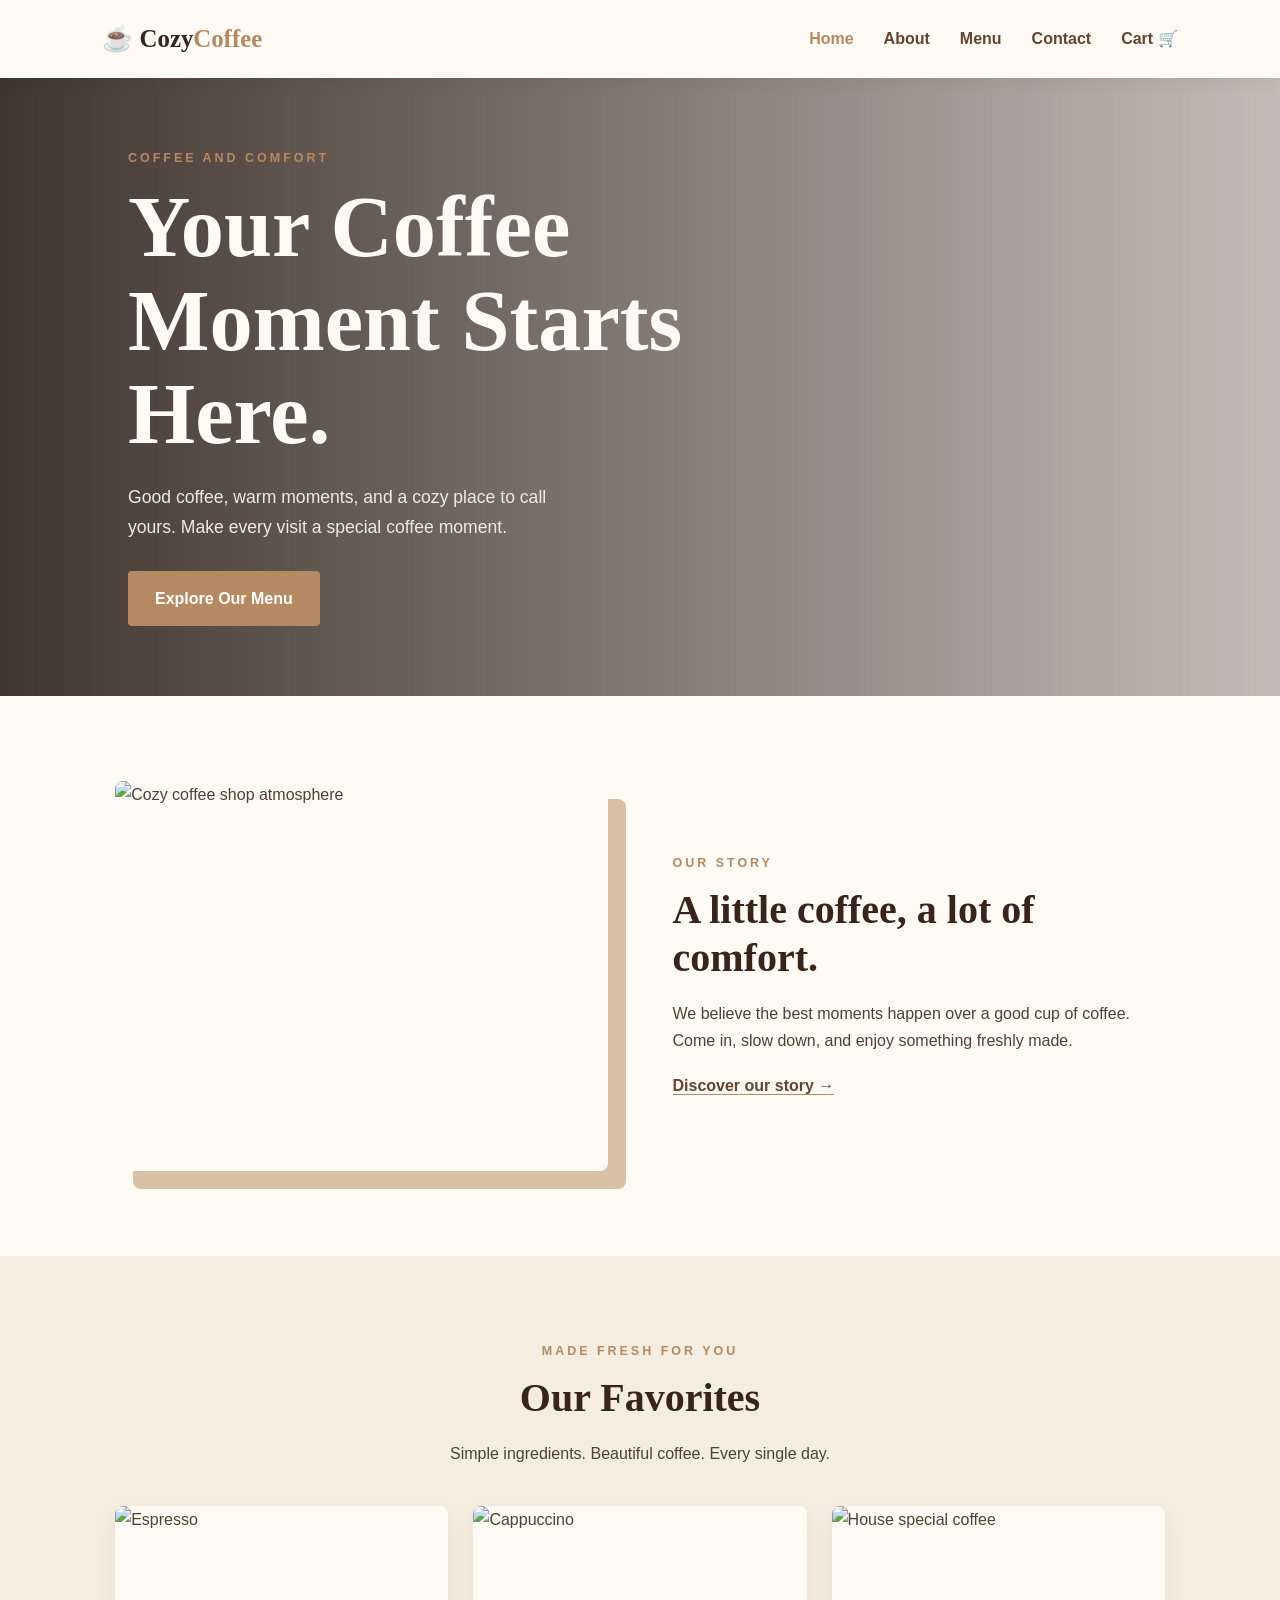
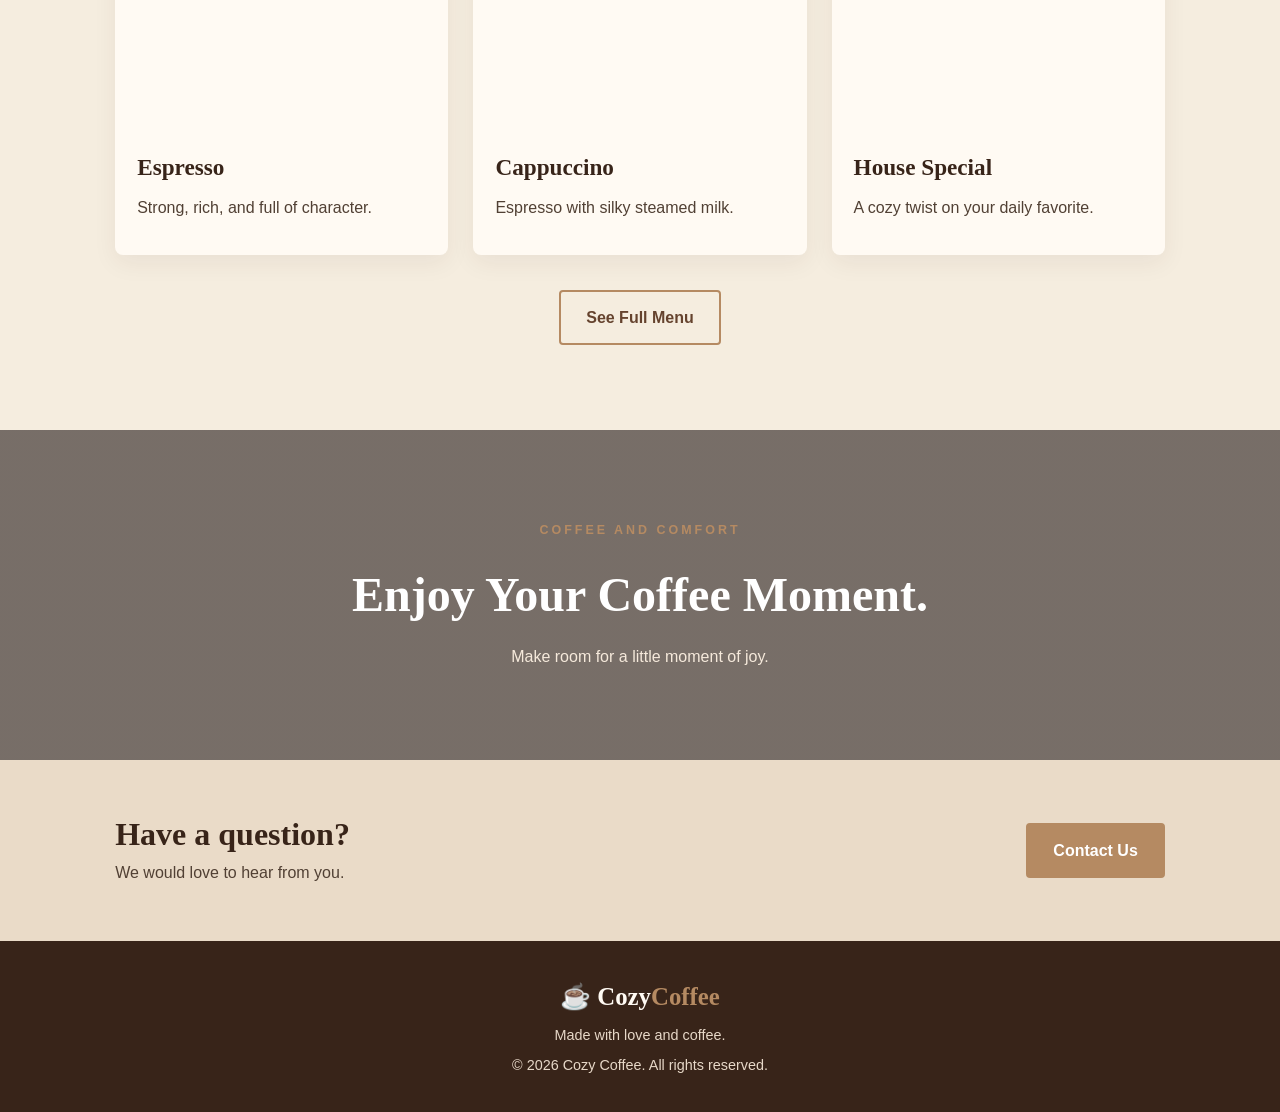
==== index.html @ b727e6be "Add files via upload" ====
<!DOCTYPE html>
<html lang="en"><head><meta charset="UTF-8"><meta name="viewport" content="width=device-width, initial-scale=1.0"><title>Cozy Coffee | Home</title><link rel="stylesheet" href="style.css"><script src="script.js" defer></script></head><body>
<header class="site-header"><a class="logo" href="index.html">☕ Cozy<span>Coffee</span></a><button class="menu-btn" id="menuBtn" aria-label="Open menu" aria-expanded="false">☰</button><nav class="nav-links" id="navLinks"><a class="active" href="index.html">Home</a><a href="about.html">About</a><a href="services.html">Menu</a><a href="contact.html">Contact</a><a href="cart.html">Cart 🛒</a></nav></header>
<main><section class="hero"><div class="hero-content"><p class="eyebrow">COFFEE AND COMFORT</p><h1>Your Coffee<br>Moment Starts Here.</h1><p>Good coffee, warm moments, and a cozy place to call yours. Make every visit a special coffee moment.</p><a class="btn" href="services.html">Explore Our Menu</a></div></section>
<section class="section about-preview"><div class="image-frame"><img src="images/coffee-shop.svg" alt="Cozy coffee shop atmosphere"></div><div><p class="eyebrow">OUR STORY</p><h2>A little coffee, a lot of comfort.</h2><p>We believe the best moments happen over a good cup of coffee. Come in, slow down, and enjoy something freshly made.</p><a class="text-link" href="about.html">Discover our story →</a></div></section>
<section class="section menu-section"><div class="section-heading"><p class="eyebrow">MADE FRESH FOR YOU</p><h2>Our Favorites</h2><p>Simple ingredients. Beautiful coffee. Every single day.</p></div><div class="cards"><article class="coffee-card"><img src="images/espresso.svg" alt="Espresso"><div class="card-body"><h3>Espresso</h3><p>Strong, rich, and full of character.</p></div></article><article class="coffee-card"><img src="images/cappuccino.svg" alt="Cappuccino"><div class="card-body"><h3>Cappuccino</h3><p>Espresso with silky steamed milk.</p></div></article><article class="coffee-card"><img src="images/special-coffee.svg" alt="House special coffee"><div class="card-body"><h3>House Special</h3><p>A cozy twist on your daily favorite.</p></div></article></div><a class="btn btn-outline" href="services.html">See Full Menu</a></section>
<section class="coffee-banner"><div><p class="eyebrow">COFFEE AND COMFORT</p><h2>Enjoy Your Coffee Moment.</h2><p>Make room for a little moment of joy.</p></div></section><section class="contact-strip"><div><h2>Have a question?</h2><p>We would love to hear from you.</p></div><a class="btn" href="contact.html">Contact Us</a></section></main>
<footer class="footer"><a class="logo" href="index.html">☕ Cozy<span>Coffee</span></a><p>Made with love and coffee.</p><p>© <span class="year"></span> Cozy Coffee. All rights reserved.</p></footer></body></html>
---- style.css ----
*{box-sizing:border-box;margin:0;padding:0} :root{--dark:#382419;--brown:#65432e;--coffee:#896548;--caramel:#b58a62;--latte:#d9c1a5;--cream:#f5eddf;--white:#fffaf3;--text:#514034}html{scroll-behavior:smooth}body{font-family:Arial,Helvetica,sans-serif;background:var(--white);color:var(--text);line-height:1.7}.site-header{height:78px;padding:0 8%;display:flex;align-items:center;justify-content:space-between;background:var(--white);position:sticky;top:0;z-index:10;box-shadow:0 3px 16px #38241912}.logo{font-family:Georgia,serif;font-size:1.55rem;font-weight:bold;color:var(--dark);text-decoration:none}.logo span{color:var(--caramel)}.nav-links{display:flex;gap:30px}.nav-links a{color:var(--brown);text-decoration:none;font-weight:600;transition:.2s}.nav-links a:hover,.nav-links a.active{color:var(--caramel)}.menu-btn{display:none;border:0;background:none;color:var(--dark);font-size:1.8rem;cursor:pointer}.hero{min-height:590px;background:linear-gradient(90deg,#21150fdb,#21150f45),url('images/hero-coffee.svg') center/cover;display:flex;align-items:center;padding:70px 10%;color:#fffaf3}.hero-content{max-width:600px}.eyebrow{color:var(--caramel);font-weight:bold;letter-spacing:3px;font-size:.78rem;margin-bottom:12px}.hero h1,.page-hero h1{font-family:Georgia,serif;font-size:clamp(3rem,7vw,5.4rem);line-height:1.08;margin-bottom:22px}.hero-content>p:not(.eyebrow){font-size:1.1rem;max-width:450px;margin-bottom:28px;color:#f5e9db}.btn{display:inline-block;background:var(--caramel);color:#fff;text-decoration:none;border:2px solid var(--caramel);padding:12px 25px;border-radius:4px;font-weight:bold;cursor:pointer;transition:.2s}.btn:hover{background:var(--brown);border-color:var(--brown);transform:translateY(-2px)}.section{padding:85px 9%;}.about-preview{display:grid;grid-template-columns:1fr 1fr;gap:65px;align-items:center}.image-frame{height:390px;overflow:hidden;border-radius:8px;box-shadow:18px 18px 0 var(--latte)}.image-frame img{width:100%;height:100%;object-fit:cover}.about-preview h2,.section-heading h2,.contact-strip h2,.contact-info h2{font-family:Georgia,serif;font-size:2.5rem;color:var(--dark);line-height:1.2;margin-bottom:18px}.about-preview p:not(.eyebrow){margin-bottom:18px}.text-link{color:var(--brown);font-weight:bold;text-decoration:none;border-bottom:1px solid var(--caramel)}.menu-section{background:var(--cream);text-align:center}.section-heading{text-align:center;margin-bottom:38px}.section-heading>p:last-child{margin-top:8px}.cards{display:grid;grid-template-columns:repeat(3,1fr);gap:25px;margin-bottom:35px}.coffee-card{background:var(--white);border-radius:8px;overflow:hidden;text-align:left;box-shadow:0 8px 25px #38241910;transition:.25s}.coffee-card:hover{transform:translateY(-6px);box-shadow:0 13px 30px #3824191c}.coffee-card img{width:100%;height:220px;object-fit:cover;display:block}.card-body{padding:22px}.card-body h3{font-family:Georgia,serif;color:var(--dark);font-size:1.45rem;margin-bottom:7px}.card-body p{margin-bottom:12px}.card-body strong{color:var(--coffee);font-size:.9rem}.btn-outline{background:transparent;color:var(--brown)}.btn-outline:hover{color:white}.coffee-banner{min-height:330px;background:linear-gradient(#21150f9c,#21150f9c),url('images/coffee-banner.svg') center/cover;display:flex;align-items:center;justify-content:center;text-align:center;color:white;padding:60px 20px}.coffee-banner h2{font-family:Georgia,serif;font-size:3rem;margin-bottom:8px}.coffee-banner p:last-child{color:#f5e9db}.contact-strip{padding:55px 9%;display:flex;align-items:center;justify-content:space-between;gap:25px;background:#eadbc8}.contact-strip h2{font-size:2rem;margin-bottom:5px}.contact-strip p{margin:0}.footer{background:var(--dark);color:#e7d8c8;text-align:center;padding:35px 20px}.footer .logo{color:var(--white)}.footer p{font-size:.9rem;margin-top:5px}.page-hero{background:linear-gradient(#21150fc9,#21150fc9),url('images/coffee-making.svg') center/cover;text-align:center;color:white;padding:85px 20px}.page-hero h1{font-size:3.8rem;margin-bottom:10px}.page-hero>p:last-child{color:#f0dfcd}.values{background:var(--cream)}.value-card{text-align:center;padding-top:28px}.value-icon{font-size:3rem;color:var(--caramel)}.menu-grid{grid-template-columns:repeat(3,1fr)}.contact-layout{display:grid;grid-template-columns:1fr 1fr;gap:55px;align-items:start}.contact-info img{width:100%;height:240px;object-fit:cover;border-radius:8px;margin-bottom:25px}.contact-info h2{font-size:2rem}.contact-form{background:var(--cream);padding:30px;border-radius:8px}.contact-form h2{font-family:Georgia,serif;color:var(--dark);font-size:2rem;margin-bottom:18px}.contact-form label{display:block;font-weight:bold;margin:12px 0 5px}.contact-form input,.contact-form textarea{width:100%;padding:12px;border:1px solid #cbb69e;border-radius:4px;background:var(--white);font:inherit;color:var(--text)}.contact-form input:focus,.contact-form textarea:focus{outline:2px solid var(--caramel);border-color:transparent}.contact-form .btn{margin-top:18px}.form-message{margin-top:12px;font-weight:bold}.form-note{font-size:.78rem;color:#806b58;margin-top:12px}.form-message.success{color:#426b3e}.form-message.error{color:#a23c2c}@media(max-width:800px){.site-header{padding:0 5%}.menu-btn{display:block}.nav-links{display:none;position:absolute;top:78px;left:0;width:100%;background:var(--white);padding:20px 5%;flex-direction:column;gap:15px;box-shadow:0 8px 15px #38241918}.nav-links.active{display:flex}.about-preview,.contact-layout{grid-template-columns:1fr;gap:40px}.cards,.menu-grid{grid-template-columns:repeat(2,1fr)}.hero{min-height:520px;padding:60px 7%}.section{padding:65px 7%}}@media(max-width:560px){.cards,.menu-grid{grid-template-columns:1fr}.hero{min-height:480px}.hero h1{font-size:3.3rem}.page-hero h1{font-size:2.8rem}.about-preview h2,.section-heading h2{font-size:2rem}.image-frame{height:280px}.contact-strip{align-items:flex-start;flex-direction:column}.coffee-banner h2{font-size:2.4rem}.contact-form{padding:22px}}
/* Menu prices and shopping cart */
.price{display:block;color:var(--dark)!important;font-size:1.12rem!important;margin:12px 0 14px}
.add-cart-btn{font:inherit;font-size:.92rem;padding:10px 17px;width:100%}
.cart-section{display:grid;grid-template-columns:minmax(0,1.7fr) minmax(260px,1fr);gap:30px;align-items:start}
.cart-items{display:grid;gap:16px}
.cart-item{display:grid;grid-template-columns:105px 1fr auto;gap:18px;align-items:center;background:var(--cream);padding:16px;border-radius:8px}
.cart-item img{width:105px;height:95px;object-fit:cover;border-radius:6px}
.cart-item h3{font-family:Georgia,serif;color:var(--dark);font-size:1.2rem}
.cart-item p{margin:4px 0;color:var(--coffee);font-weight:bold}
.quantity-controls{display:flex;align-items:center;gap:10px;margin-top:8px}
.quantity-controls button,.remove-btn{border:1px solid var(--latte);background:var(--white);color:var(--dark);border-radius:4px;padding:4px 10px;cursor:pointer;font:inherit}
.remove-btn{color:#9b382b;margin-top:8px}
.cart-summary{background:var(--cream);padding:25px;border-radius:8px;position:sticky;top:100px}
.cart-summary h2{font-family:Georgia,serif;color:var(--dark);font-size:1.6rem;margin-bottom:18px}
.summary-line{display:flex;justify-content:space-between;gap:12px;padding:10px 0;border-bottom:1px solid var(--latte)}
.total-line{font-size:1.15rem;color:var(--dark);border:0;margin-top:8px}
.checkout-btn{width:100%;margin-top:14px}
.continue-link{display:block;text-align:center;color:var(--brown);margin-top:15px;font-weight:bold;text-decoration:none}
.empty-cart{text-align:center;background:var(--cream);padding:45px 20px;border-radius:8px}
.empty-cart h2{font-family:Georgia,serif;color:var(--dark);margin-bottom:8px}
.empty-cart .btn{margin-top:18px}
@media(max-width:800px){.cart-section{grid-template-columns:1fr}.cart-summary{position:static}}
@media(max-width:560px){.cart-item{grid-template-columns:78px 1fr;gap:12px}.cart-item img{width:78px;height:78px}.cart-item .item-actions{grid-column:2}}
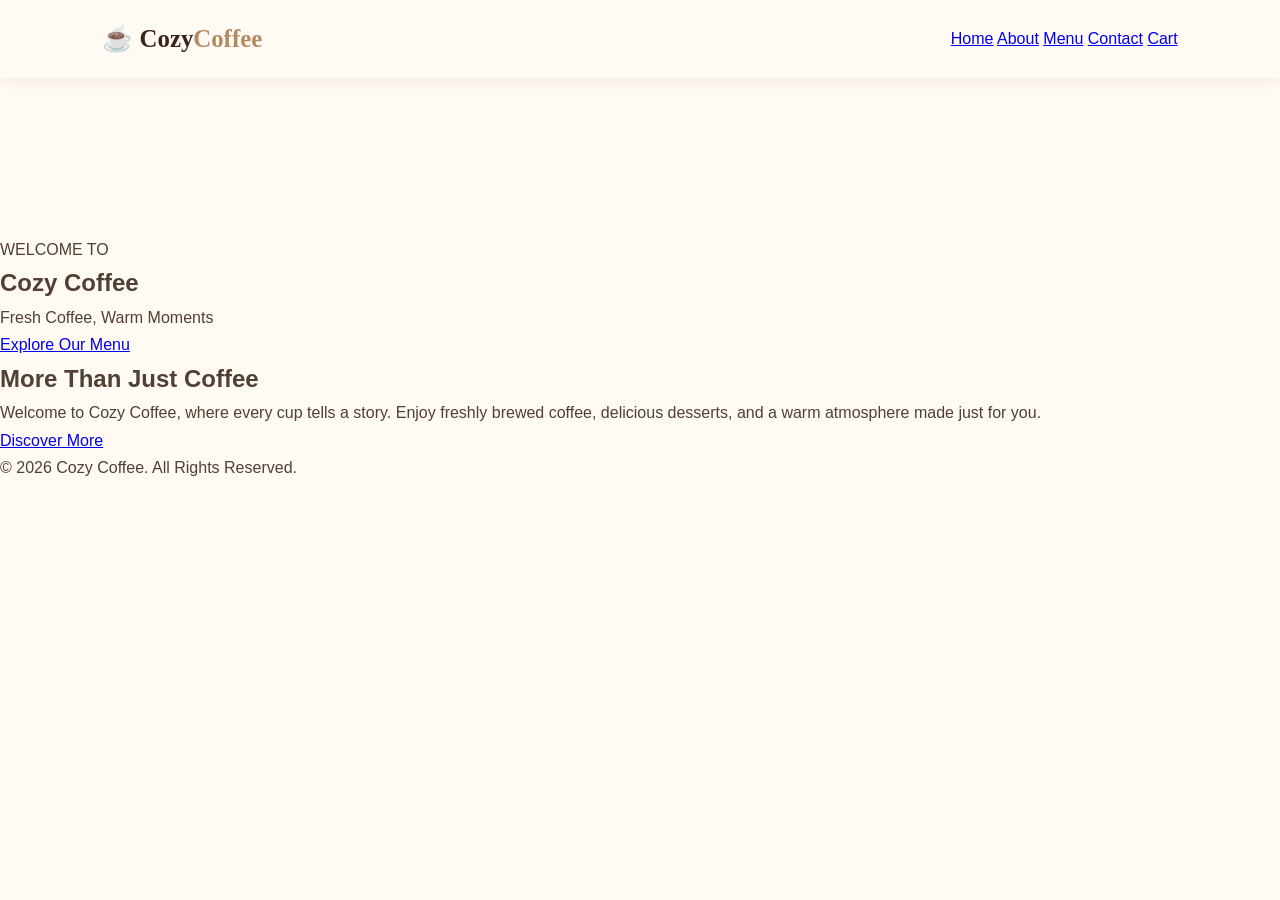
==== commit e9e498d7: "Update index.html" ====
--- a/index.html
+++ b/index.html
@@ -1,8 +1,95 @@
+
 <!DOCTYPE html>
-<html lang="en"><head><meta charset="UTF-8"><meta name="viewport" content="width=device-width, initial-scale=1.0"><title>Cozy Coffee | Home</title><link rel="stylesheet" href="style.css"><script src="script.js" defer></script></head><body>
-<header class="site-header"><a class="logo" href="index.html">☕ Cozy<span>Coffee</span></a><button class="menu-btn" id="menuBtn" aria-label="Open menu" aria-expanded="false">☰</button><nav class="nav-links" id="navLinks"><a class="active" href="index.html">Home</a><a href="about.html">About</a><a href="services.html">Menu</a><a href="contact.html">Contact</a><a href="cart.html">Cart 🛒</a></nav></header>
-<main><section class="hero"><div class="hero-content"><p class="eyebrow">COFFEE AND COMFORT</p><h1>Your Coffee<br>Moment Starts Here.</h1><p>Good coffee, warm moments, and a cozy place to call yours. Make every visit a special coffee moment.</p><a class="btn" href="services.html">Explore Our Menu</a></div></section>
-<section class="section about-preview"><div class="image-frame"><img src="images/coffee-shop.svg" alt="Cozy coffee shop atmosphere"></div><div><p class="eyebrow">OUR STORY</p><h2>A little coffee, a lot of comfort.</h2><p>We believe the best moments happen over a good cup of coffee. Come in, slow down, and enjoy something freshly made.</p><a class="text-link" href="about.html">Discover our story →</a></div></section>
-<section class="section menu-section"><div class="section-heading"><p class="eyebrow">MADE FRESH FOR YOU</p><h2>Our Favorites</h2><p>Simple ingredients. Beautiful coffee. Every single day.</p></div><div class="cards"><article class="coffee-card"><img src="images/espresso.svg" alt="Espresso"><div class="card-body"><h3>Espresso</h3><p>Strong, rich, and full of character.</p></div></article><article class="coffee-card"><img src="images/cappuccino.svg" alt="Cappuccino"><div class="card-body"><h3>Cappuccino</h3><p>Espresso with silky steamed milk.</p></div></article><article class="coffee-card"><img src="images/special-coffee.svg" alt="House special coffee"><div class="card-body"><h3>House Special</h3><p>A cozy twist on your daily favorite.</p></div></article></div><a class="btn btn-outline" href="services.html">See Full Menu</a></section>
-<section class="coffee-banner"><div><p class="eyebrow">COFFEE AND COMFORT</p><h2>Enjoy Your Coffee Moment.</h2><p>Make room for a little moment of joy.</p></div></section><section class="contact-strip"><div><h2>Have a question?</h2><p>We would love to hear from you.</p></div><a class="btn" href="contact.html">Contact Us</a></section></main>
-<footer class="footer"><a class="logo" href="index.html">☕ Cozy<span>Coffee</span></a><p>Made with love and coffee.</p><p>© <span class="year"></span> Cozy Coffee. All rights reserved.</p></footer></body></html>+<html lang="en">
+
+<head>
+    <meta charset="UTF-8">
+    <meta name="viewport" content="width=device-width, initial-scale=1.0">
+
+    <title>Home | Cozy Coffee</title>
+
+    <link rel="stylesheet" href="./style.css">
+    <script src="./script.js" defer></script>
+</head>
+
+<body>
+
+    <!-- Header -->
+    <header class="site-header">
+
+        <a class="logo" href="index.html">
+            ☕ Cozy<span>Coffee</span>
+        </a>
+
+        <nav class="navbar">
+            <a href="index.html" class="active">Home</a>
+            <a href="about.html">About</a>
+            <a href="services.html">Menu</a>
+            <a href="contact.html">Contact</a>
+            <a href="cart.html">Cart</a>
+        </nav>
+
+    </header>
+
+
+    <!-- Hero Section with Video -->
+    <section class="video-hero">
+
+        <video autoplay muted loop playsinline>
+            <source src="coffee-video.mp4" type="video/mp4">
+            Your browser does not support HTML5 video.
+        </video>
+
+        <div class="video-overlay">
+
+            <p class="welcome-text">WELCOME TO</p>
+
+            <h1>Cozy Coffee</h1>
+
+            <p class="hero-description">
+                Fresh Coffee, Warm Moments
+            </p>
+
+            <a href="services.html" class="hero-button">
+                Explore Our Menu
+            </a>
+
+        </div>
+
+    </section>
+
+
+    <!-- About Preview -->
+    <section class="home-about">
+
+        <div class="home-about-content">
+
+            <h2>More Than Just Coffee</h2>
+
+            <p>
+                Welcome to Cozy Coffee, where every cup tells a story.
+                Enjoy freshly brewed coffee, delicious desserts,
+                and a warm atmosphere made just for you.
+            </p>
+
+            <a href="about.html" class="hero-button">
+                Discover More
+            </a>
+
+        </div>
+
+    </section>
+
+
+    <!-- Footer -->
+    <footer class="site-footer">
+
+        <p>
+            © 2026 Cozy Coffee. All Rights Reserved.
+        </p>
+
+    </footer>
+
+</body>
+
+</html>
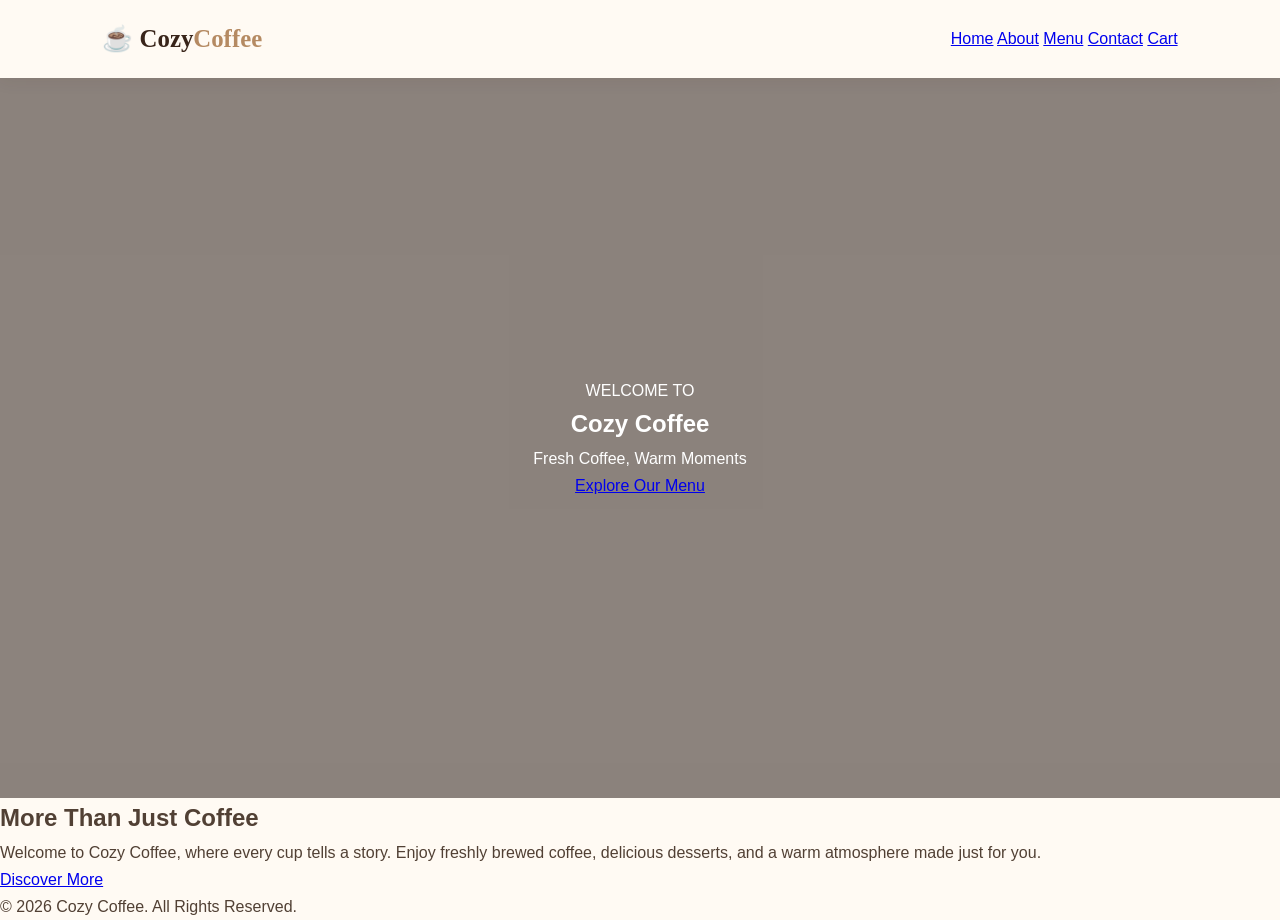
==== commit fad09fc0: "Fix video source file name in index.html" ====
--- a/index.html
+++ b/index.html
@@ -36,7 +36,7 @@
     <section class="video-hero">
 
         <video autoplay muted loop playsinline>
-            <source src="coffee-video.mp4" type="video/mp4">
+            <source src="coffee-video mp4" type="video/mp4">
             Your browser does not support HTML5 video.
         </video>
 
--- a/style.css
+++ b/style.css
@@ -22,3 +22,26 @@
 .empty-cart .btn{margin-top:18px}
 @media(max-width:800px){.cart-section{grid-template-columns:1fr}.cart-summary{position:static}}
 @media(max-width:560px){.cart-item{grid-template-columns:78px 1fr;gap:12px}.cart-item img{width:78px;height:78px}.cart-item .item-actions{grid-column:2}}
+.video-hero {
+    position: relative;
+    height: 80vh;
+    overflow: hidden;
+}
+
+.video-hero video {
+    width: 100%;
+    height: 100%;
+    object-fit: cover;
+}
+
+.video-overlay {
+    position: absolute;
+    inset: 0;
+    background: rgba(25, 13, 7, 0.5);
+    display: flex;
+    flex-direction: column;
+    justify-content: center;
+    align-items: center;
+    color: white;
+    text-align: center;
+}
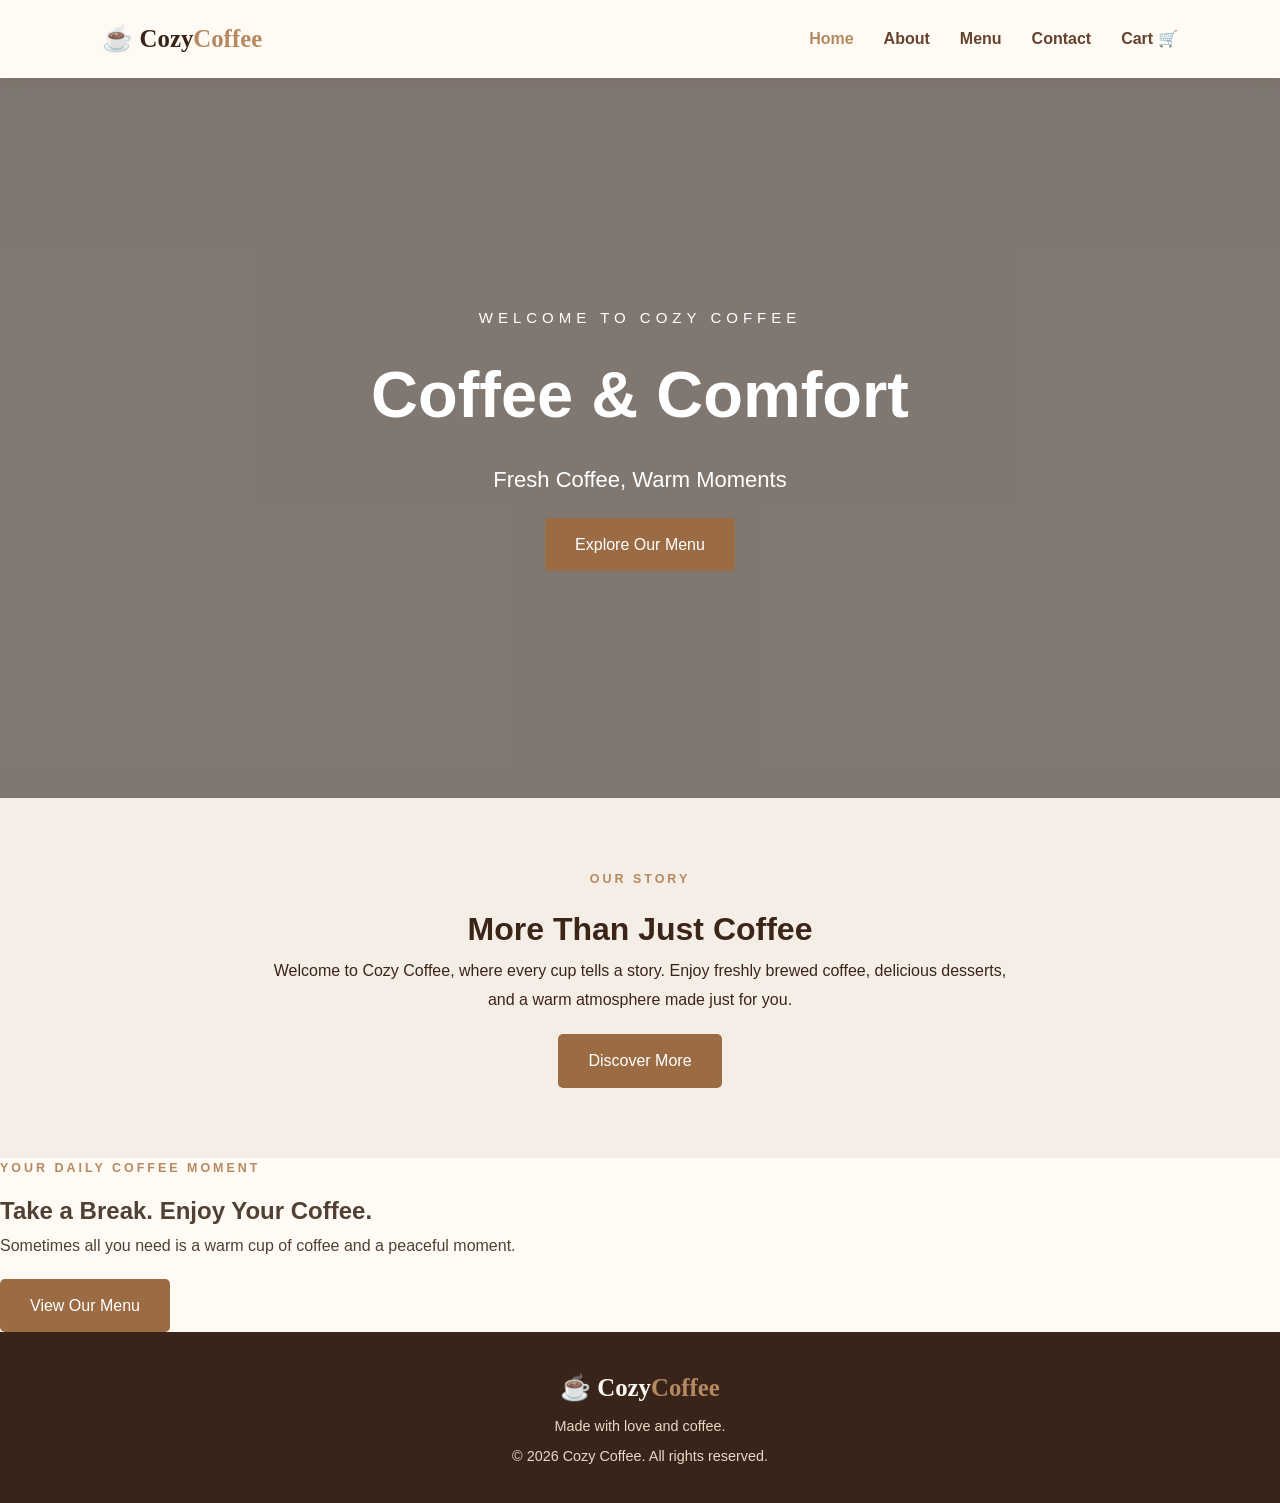
==== commit f465d8d2: "Refactor header and footer for better accessibility Updated header and footer sections for consisten" ====
--- a/index.html
+++ b/index.html
@@ -14,78 +14,128 @@
 
 <body>
 
-    <!-- Header -->
+    <!-- HEADER -->
     <header class="site-header">
 
         <a class="logo" href="index.html">
             ☕ Cozy<span>Coffee</span>
         </a>
 
-        <nav class="navbar">
-            <a href="index.html" class="active">Home</a>
+        <button class="menu-btn" id="menuBtn"
+            aria-label="Open menu" aria-expanded="false">
+            ☰
+        </button>
+
+        <nav class="nav-links" id="navLinks">
+            <a class="active" href="index.html">Home</a>
             <a href="about.html">About</a>
             <a href="services.html">Menu</a>
             <a href="contact.html">Contact</a>
-            <a href="cart.html">Cart</a>
+            <a href="cart.html">Cart 🛒</a>
         </nav>
 
     </header>
 
 
-    <!-- Hero Section with Video -->
-    <section class="video-hero">
+    <!-- HOME VIDEO HERO -->
 
-        <video autoplay muted loop playsinline>
-            <source src="coffee-video mp4" type="video/mp4">
-            Your browser does not support HTML5 video.
-        </video>
+    <main>
 
-        <div class="video-overlay">
+        <section class="video-hero">
 
-            <p class="welcome-text">WELCOME TO</p>
+            <video autoplay muted loop playsinline preload="auto">
 
-            <h1>Cozy Coffee</h1>
+                <source src="./coffee-video mp4" type="video/mp4">
 
-            <p class="hero-description">
-                Fresh Coffee, Warm Moments
-            </p>
+                Your browser does not support HTML video.
 
-            <a href="services.html" class="hero-button">
-                Explore Our Menu
-            </a>
+            </video>
 
-        </div>
+            <div class="video-overlay">
 
-    </section>
+                <p class="welcome-text">
+                    WELCOME TO COZY COFFEE
+                </p>
+
+                <h1>Coffee & Comfort</h1>
+
+                <p class="hero-description">
+                    Fresh Coffee, Warm Moments
+                </p>
+
+                <a href="services.html" class="hero-button">
+                    Explore Our Menu
+                </a>
+
+            </div>
+
+        </section>
 
 
-    <!-- About Preview -->
-    <section class="home-about">
+        <!-- ABOUT PREVIEW -->
 
-        <div class="home-about-content">
+        <section class="home-about">
 
-            <h2>More Than Just Coffee</h2>
+            <div class="home-about-content">
 
-            <p>
-                Welcome to Cozy Coffee, where every cup tells a story.
-                Enjoy freshly brewed coffee, delicious desserts,
-                and a warm atmosphere made just for you.
-            </p>
+                <p class="eyebrow">OUR STORY</p>
 
-            <a href="about.html" class="hero-button">
-                Discover More
-            </a>
+                <h2>More Than Just Coffee</h2>
 
-        </div>
+                <p>
+                    Welcome to Cozy Coffee, where every cup tells
+                    a story. Enjoy freshly brewed coffee, delicious
+                    desserts, and a warm atmosphere made just for you.
+                </p>
 
-    </section>
+                <a href="about.html" class="hero-button">
+                    Discover More
+                </a>
+
+            </div>
+
+        </section>
 
 
-    <!-- Footer -->
-    <footer class="site-footer">
+        <!-- COFFEE MOMENT -->
+
+        <section class="home-moment">
+
+            <div class="moment-content">
+
+                <p class="eyebrow">YOUR DAILY COFFEE MOMENT</p>
+
+                <h2>Take a Break. Enjoy Your Coffee.</h2>
+
+                <p>
+                    Sometimes all you need is a warm cup of coffee
+                    and a peaceful moment.
+                </p>
+
+                <a href="services.html" class="hero-button">
+                    View Our Menu
+                </a>
+
+            </div>
+
+        </section>
+
+    </main>
+
+
+    <!-- FOOTER -->
+
+    <footer class="footer">
+
+        <a class="logo" href="index.html">
+            ☕ Cozy<span>Coffee</span>
+        </a>
+
+        <p>Made with love and coffee.</p>
 
         <p>
-            © 2026 Cozy Coffee. All Rights Reserved.
+            © <span class="year"></span>
+            Cozy Coffee. All rights reserved.
         </p>
 
     </footer>
--- a/style.css
+++ b/style.css
@@ -28,20 +28,107 @@
     overflow: hidden;
 }
 
+
+/* Home Video Hero */
+
+.video-hero {
+    position: relative;
+    width: 100%;
+    height: 80vh;
+    min-height: 450px;
+    overflow: hidden;
+}
+
 .video-hero video {
+    position: absolute;
     width: 100%;
     height: 100%;
     object-fit: cover;
+    top: 0;
+    left: 0;
 }
 
 .video-overlay {
     position: absolute;
     inset: 0;
-    background: rgba(25, 13, 7, 0.5);
+    background: rgba(25, 13, 7, 0.55);
     display: flex;
     flex-direction: column;
     justify-content: center;
     align-items: center;
+    text-align: center;
+    color: white;
+    padding: 20px;
+}
+
+.welcome-text {
+    letter-spacing: 5px;
+    font-size: 15px;
+}
+
+.video-overlay h1 {
+    font-size: 65px;
+    margin: 10px 0;
+}
+
+.hero-description {
+    font-size: 22px;
+}
+
+.hero-button {
+    display: inline-block;
+    margin-top: 20px;
+    padding: 13px 30px;
+    background: #9b6b43;
+    color: white;
+    text-decoration: none;
+    border-radius: 5px;
+    transition: 0.3s;
+}
+
+.hero-button:hover {
+    background: #704727;
+}
+
+.home-about {
+    padding: 70px 20px;
+    text-align: center;
+    background: #f5eee7;
+    color: #3b2418;
+}
+
+.home-about-content {
+    max-width: 750px;
+    margin: auto;
+}
+
+.home-about h2 {
+    font-size: 32px;
+}
+
+.home-about p {
+    line-height: 1.8;
+}
+
+.site-footer {
+    background: #24160f;
     color: white;
     text-align: center;
+    padding: 20px;
 }
+
+@media (max-width: 600px) {
+    .video-overlay h1 {
+        font-size: 40px;
+    }
+
+    .hero-description {
+        font-size: 17px;
+    }
+
+    .video-hero {
+        height: 65vh;
+    }
+}
+
+
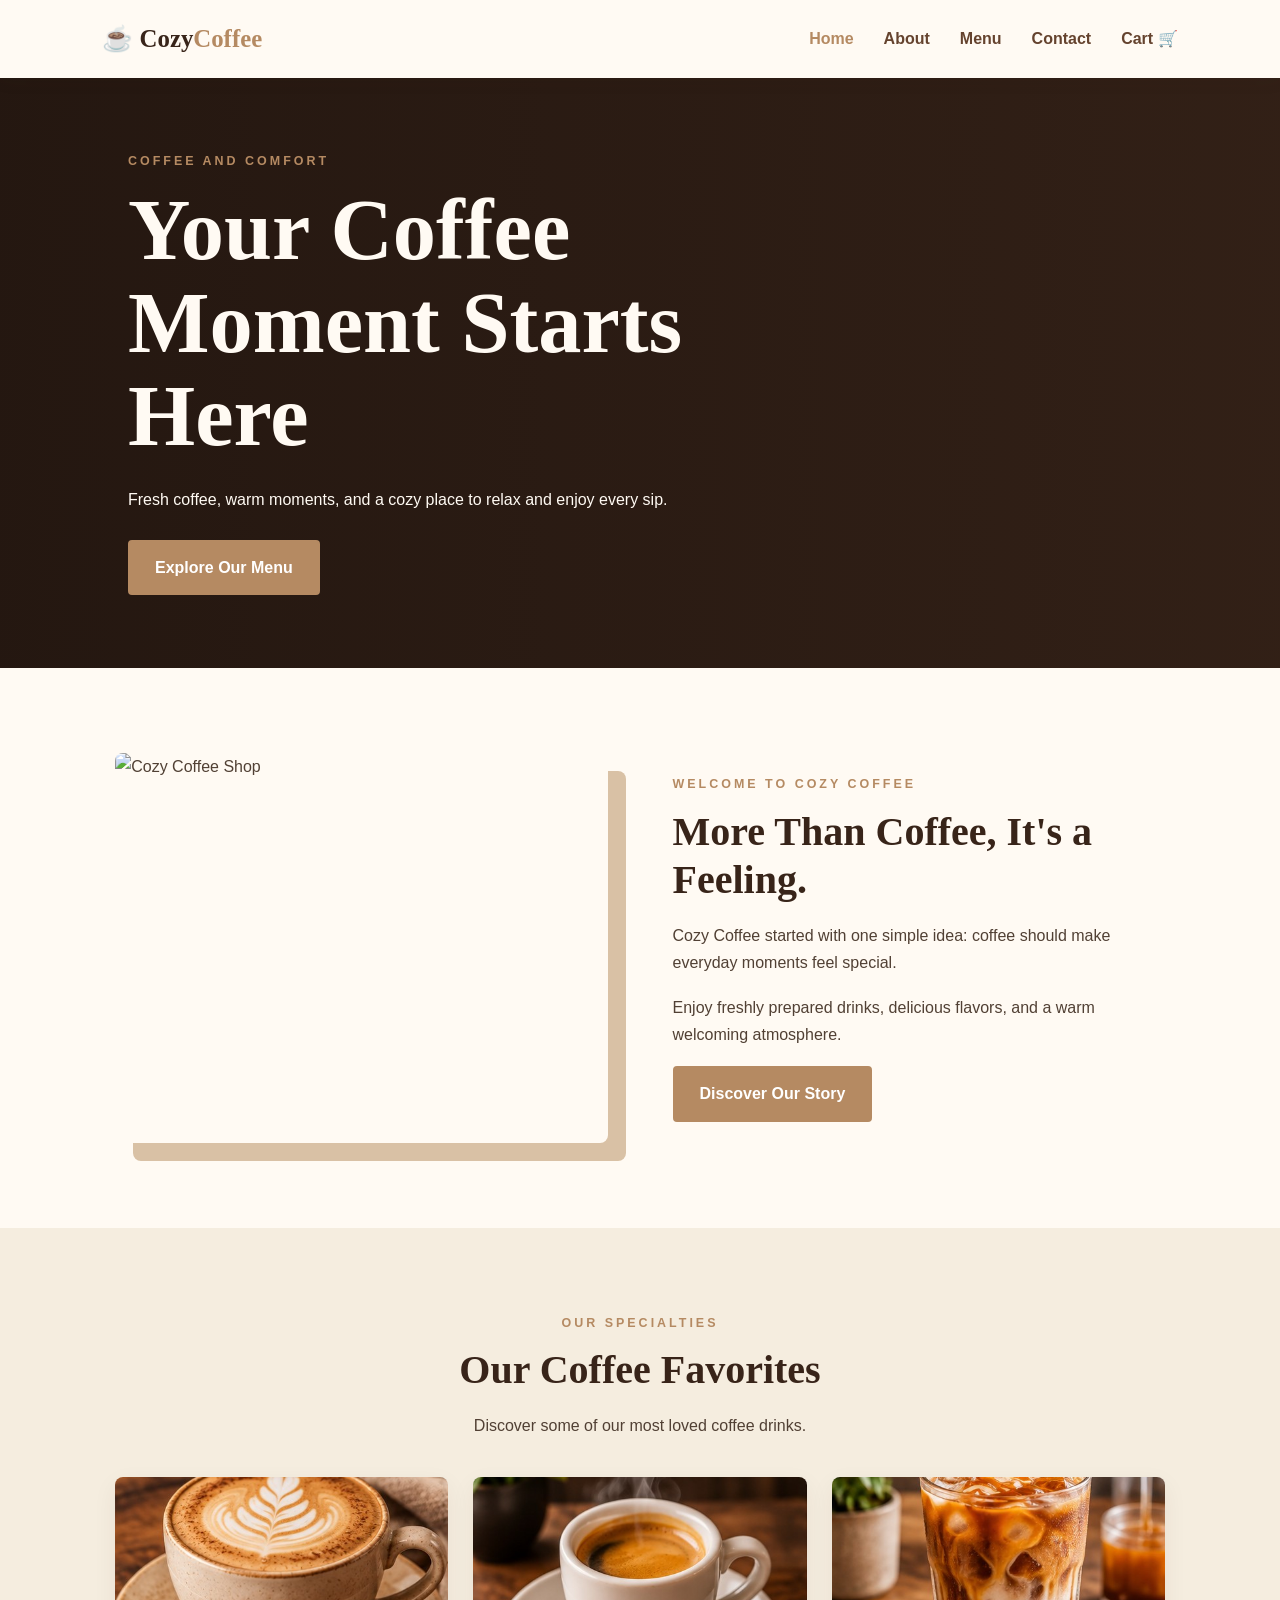
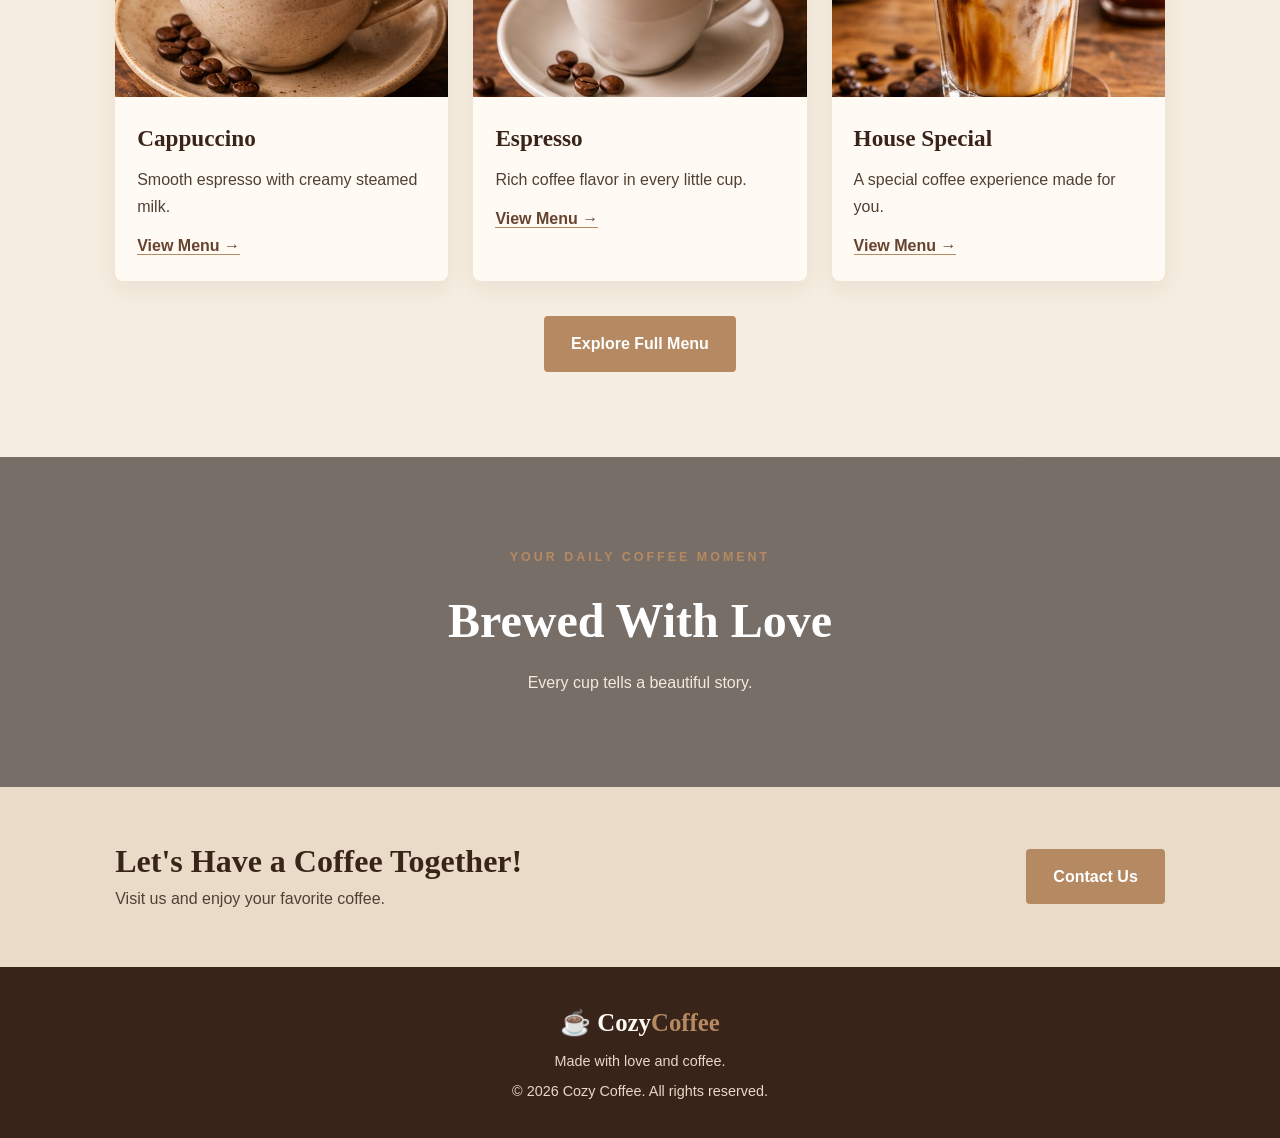
==== commit dcaccbbb: "Refactor index.html for improved structure Refactor index.html to improve structure and readability " ====
--- a/index.html
+++ b/index.html
@@ -1,145 +1,267 @@
-
-<!DOCTYPE html>
-<html lang="en">
-
-<head>
+<!DOCTYPE html><html lang="en"><head>
     <meta charset="UTF-8">
-    <meta name="viewport" content="width=device-width, initial-scale=1.0">
-
-    <title>Home | Cozy Coffee</title>
-
-    <link rel="stylesheet" href="./style.css">
-    <script src="./script.js" defer></script>
-</head>
-
-<body>
-
-    <!-- HEADER -->
-    <header class="site-header">
-
-        <a class="logo" href="index.html">
-            ☕ Cozy<span>Coffee</span>
+    <meta name="viewport" content="width=device-width, initial-scale=1.0"><title>Home | Cozy Coffee</title>
+
+<link rel="stylesheet" href="style.css">
+
+<script src="script.js" defer></script>
+
+</head><body><!-- HEADER -->
+
+<header class="site-header">
+
+    <a class="logo" href="index.html">
+        ☕️ Cozy<span>Coffee</span>
+    </a>
+
+    <button class="menu-btn" id="menuBtn"
+        aria-label="Open menu" aria-expanded="false">
+        ☰
+    </button>
+
+    <nav class="nav-links" id="navLinks">
+
+        <a class="active" href="index.html">Home</a>
+        <a href="about.html">About</a>
+        <a href="services.html">Menu</a>
+        <a href="contact.html">Contact</a>
+        <a href="cart.html">Cart 🛒</a>
+
+    </nav>
+
+</header>
+
+
+<main>
+
+    <!-- HOME HERO WITH VIDEO -->
+
+    <section class="hero">
+
+        <video class="hero-image"
+            autoplay
+            muted
+            loop
+            playsinline
+            poster="hero-coffee.jpg">
+
+            <source src="coffee-home.mp4" type="video/mp4">
+
+            Your browser does not support video.
+
+        </video>
+
+        <div class="hero-content">
+
+            <p class="eyebrow">COFFEE AND COMFORT</p>
+
+            <h1>Your Coffee Moment Starts Here</h1>
+
+            <p>
+                Fresh coffee, warm moments, and a cozy place
+                to relax and enjoy every sip.
+            </p>
+
+            <br>
+
+            <a href="services.html" class="btn">
+                Explore Our Menu
+            </a>
+
+        </div>
+
+    </section>
+
+
+    <!-- ABOUT PREVIEW -->
+
+    <section class="section about-preview">
+
+        <div class="image-frame">
+
+            <img src="coffee-shop.jpg"
+                alt="Cozy Coffee Shop">
+
+        </div>
+
+        <div>
+
+            <p class="eyebrow">WELCOME TO COZY COFFEE</p>
+
+            <h2>
+                More Than Coffee, It's a Feeling.
+            </h2>
+
+            <p>
+                Cozy Coffee started with one simple idea:
+                coffee should make everyday moments feel special.
+            </p>
+
+            <p>
+                Enjoy freshly prepared drinks, delicious flavors,
+                and a warm welcoming atmosphere.
+            </p>
+
+            <a href="about.html" class="btn">
+                Discover Our Story
+            </a>
+
+        </div>
+
+    </section>
+
+
+    <!-- FAVORITES -->
+
+    <section class="section menu-section">
+
+        <div class="section-heading">
+
+            <p class="eyebrow">OUR SPECIALTIES</p>
+
+            <h2>Our Coffee Favorites</h2>
+
+            <p>
+                Discover some of our most loved coffee drinks.
+            </p>
+
+        </div>
+
+
+        <div class="cards">
+
+            <article class="coffee-card">
+
+                <img src="cappuccino.jpg"
+                    alt="Cappuccino">
+
+                <div class="card-body">
+
+                    <h3>Cappuccino</h3>
+
+                    <p>
+                        Smooth espresso with creamy steamed milk.
+                    </p>
+
+                    <a href="services.html" class="text-link">
+                        View Menu →
+                    </a>
+
+                </div>
+
+            </article>
+
+
+            <article class="coffee-card">
+
+                <img src="espresso.jpg"
+                    alt="Espresso">
+
+                <div class="card-body">
+
+                    <h3>Espresso</h3>
+
+                    <p>
+                        Rich coffee flavor in every little cup.
+                    </p>
+
+                    <a href="services.html" class="text-link">
+                        View Menu →
+                    </a>
+
+                </div>
+
+            </article>
+
+
+            <article class="coffee-card">
+
+                <img src="house-special.jpg"
+                    alt="House Special Coffee">
+
+                <div class="card-body">
+
+                    <h3>House Special</h3>
+
+                    <p>
+                        A special coffee experience made for you.
+                    </p>
+                    <a href="services.html" class="text-link">
+                        View Menu →
+                    </a>
+
+                </div>
+
+            </article>
+
+        </div>
+
+
+        <a href="services.html" class="btn">
+            Explore Full Menu
         </a>
 
-        <button class="menu-btn" id="menuBtn"
-            aria-label="Open menu" aria-expanded="false">
-            ☰
-        </button>
-
-        <nav class="nav-links" id="navLinks">
-            <a class="active" href="index.html">Home</a>
-            <a href="about.html">About</a>
-            <a href="services.html">Menu</a>
-            <a href="contact.html">Contact</a>
-            <a href="cart.html">Cart 🛒</a>
-        </nav>
-
-    </header>
-
-
-    <!-- HOME VIDEO HERO -->
-
-    <main>
-
-        <section class="video-hero">
-
-            <video autoplay muted loop playsinline preload="auto">
-
-                <source src="./coffee-video mp4" type="video/mp4">
-
-                Your browser does not support HTML video.
-
-            </video>
-
-            <div class="video-overlay">
-
-                <p class="welcome-text">
-                    WELCOME TO COZY COFFEE
-                </p>
-
-                <h1>Coffee & Comfort</h1>
-
-                <p class="hero-description">
-                    Fresh Coffee, Warm Moments
-                </p>
-
-                <a href="services.html" class="hero-button">
-                    Explore Our Menu
-                </a>
-
-            </div>
-
-        </section>
-
-
-        <!-- ABOUT PREVIEW -->
-
-        <section class="home-about">
-
-            <div class="home-about-content">
-
-                <p class="eyebrow">OUR STORY</p>
-
-                <h2>More Than Just Coffee</h2>
-
-                <p>
-                    Welcome to Cozy Coffee, where every cup tells
-                    a story. Enjoy freshly brewed coffee, delicious
-                    desserts, and a warm atmosphere made just for you.
-                </p>
-
-                <a href="about.html" class="hero-button">
-                    Discover More
-                </a>
-
-            </div>
-
-        </section>
-
-
-        <!-- COFFEE MOMENT -->
-
-        <section class="home-moment">
-
-            <div class="moment-content">
-
-                <p class="eyebrow">YOUR DAILY COFFEE MOMENT</p>
-
-                <h2>Take a Break. Enjoy Your Coffee.</h2>
-
-                <p>
-                    Sometimes all you need is a warm cup of coffee
-                    and a peaceful moment.
-                </p>
-
-                <a href="services.html" class="hero-button">
-                    View Our Menu
-                </a>
-
-            </div>
-
-        </section>
-
-    </main>
-
-
-    <!-- FOOTER -->
-
-    <footer class="footer">
-
-        <a class="logo" href="index.html">
-            ☕ Cozy<span>Coffee</span>
+    </section>
+
+
+    <!-- COFFEE BANNER -->
+
+    <section class="coffee-banner">
+
+        <div>
+
+            <p class="eyebrow">YOUR DAILY COFFEE MOMENT</p>
+
+            <h2>Brewed With Love</h2>
+
+            <p>
+                Every cup tells a beautiful story.
+            </p>
+
+        </div>
+
+    </section>
+
+
+    <!-- CONTACT -->
+
+    <section class="contact-strip">
+
+        <div>
+
+            <h2>Let's Have a Coffee Together!</h2>
+
+            <p>
+                Visit us and enjoy your favorite coffee.
+            </p>
+
+        </div>
+
+        <a href="contact.html" class="btn">
+            Contact Us
         </a>
 
-        <p>Made with love and coffee.</p>
-
-        <p>
-            © <span class="year"></span>
-            Cozy Coffee. All rights reserved.
-        </p>
-
-    </footer>
+    </section>
+
+</main>
+
+
+<!-- FOOTER -->
+
+<footer class="footer">
+
+    <a class="logo" href="index.html">
+        ☕️ Cozy<span>Coffee</span>
+    </a>
+
+    <p>Made with love and coffee.</p>
+
+    <p>
+        © <span class="year"></span>
+        Cozy Coffee. All rights reserved.
+    </p>
+
+</footer>
 
 </body>
-
 </html>
--- a/style.css
+++ b/style.css
@@ -1,134 +1,719 @@
-*{box-sizing:border-box;margin:0;padding:0} :root{--dark:#382419;--brown:#65432e;--coffee:#896548;--caramel:#b58a62;--latte:#d9c1a5;--cream:#f5eddf;--white:#fffaf3;--text:#514034}html{scroll-behavior:smooth}body{font-family:Arial,Helvetica,sans-serif;background:var(--white);color:var(--text);line-height:1.7}.site-header{height:78px;padding:0 8%;display:flex;align-items:center;justify-content:space-between;background:var(--white);position:sticky;top:0;z-index:10;box-shadow:0 3px 16px #38241912}.logo{font-family:Georgia,serif;font-size:1.55rem;font-weight:bold;color:var(--dark);text-decoration:none}.logo span{color:var(--caramel)}.nav-links{display:flex;gap:30px}.nav-links a{color:var(--brown);text-decoration:none;font-weight:600;transition:.2s}.nav-links a:hover,.nav-links a.active{color:var(--caramel)}.menu-btn{display:none;border:0;background:none;color:var(--dark);font-size:1.8rem;cursor:pointer}.hero{min-height:590px;background:linear-gradient(90deg,#21150fdb,#21150f45),url('images/hero-coffee.svg') center/cover;display:flex;align-items:center;padding:70px 10%;color:#fffaf3}.hero-content{max-width:600px}.eyebrow{color:var(--caramel);font-weight:bold;letter-spacing:3px;font-size:.78rem;margin-bottom:12px}.hero h1,.page-hero h1{font-family:Georgia,serif;font-size:clamp(3rem,7vw,5.4rem);line-height:1.08;margin-bottom:22px}.hero-content>p:not(.eyebrow){font-size:1.1rem;max-width:450px;margin-bottom:28px;color:#f5e9db}.btn{display:inline-block;background:var(--caramel);color:#fff;text-decoration:none;border:2px solid var(--caramel);padding:12px 25px;border-radius:4px;font-weight:bold;cursor:pointer;transition:.2s}.btn:hover{background:var(--brown);border-color:var(--brown);transform:translateY(-2px)}.section{padding:85px 9%;}.about-preview{display:grid;grid-template-columns:1fr 1fr;gap:65px;align-items:center}.image-frame{height:390px;overflow:hidden;border-radius:8px;box-shadow:18px 18px 0 var(--latte)}.image-frame img{width:100%;height:100%;object-fit:cover}.about-preview h2,.section-heading h2,.contact-strip h2,.contact-info h2{font-family:Georgia,serif;font-size:2.5rem;color:var(--dark);line-height:1.2;margin-bottom:18px}.about-preview p:not(.eyebrow){margin-bottom:18px}.text-link{color:var(--brown);font-weight:bold;text-decoration:none;border-bottom:1px solid var(--caramel)}.menu-section{background:var(--cream);text-align:center}.section-heading{text-align:center;margin-bottom:38px}.section-heading>p:last-child{margin-top:8px}.cards{display:grid;grid-template-columns:repeat(3,1fr);gap:25px;margin-bottom:35px}.coffee-card{background:var(--white);border-radius:8px;overflow:hidden;text-align:left;box-shadow:0 8px 25px #38241910;transition:.25s}.coffee-card:hover{transform:translateY(-6px);box-shadow:0 13px 30px #3824191c}.coffee-card img{width:100%;height:220px;object-fit:cover;display:block}.card-body{padding:22px}.card-body h3{font-family:Georgia,serif;color:var(--dark);font-size:1.45rem;margin-bottom:7px}.card-body p{margin-bottom:12px}.card-body strong{color:var(--coffee);font-size:.9rem}.btn-outline{background:transparent;color:var(--brown)}.btn-outline:hover{color:white}.coffee-banner{min-height:330px;background:linear-gradient(#21150f9c,#21150f9c),url('images/coffee-banner.svg') center/cover;display:flex;align-items:center;justify-content:center;text-align:center;color:white;padding:60px 20px}.coffee-banner h2{font-family:Georgia,serif;font-size:3rem;margin-bottom:8px}.coffee-banner p:last-child{color:#f5e9db}.contact-strip{padding:55px 9%;display:flex;align-items:center;justify-content:space-between;gap:25px;background:#eadbc8}.contact-strip h2{font-size:2rem;margin-bottom:5px}.contact-strip p{margin:0}.footer{background:var(--dark);color:#e7d8c8;text-align:center;padding:35px 20px}.footer .logo{color:var(--white)}.footer p{font-size:.9rem;margin-top:5px}.page-hero{background:linear-gradient(#21150fc9,#21150fc9),url('images/coffee-making.svg') center/cover;text-align:center;color:white;padding:85px 20px}.page-hero h1{font-size:3.8rem;margin-bottom:10px}.page-hero>p:last-child{color:#f0dfcd}.values{background:var(--cream)}.value-card{text-align:center;padding-top:28px}.value-icon{font-size:3rem;color:var(--caramel)}.menu-grid{grid-template-columns:repeat(3,1fr)}.contact-layout{display:grid;grid-template-columns:1fr 1fr;gap:55px;align-items:start}.contact-info img{width:100%;height:240px;object-fit:cover;border-radius:8px;margin-bottom:25px}.contact-info h2{font-size:2rem}.contact-form{background:var(--cream);padding:30px;border-radius:8px}.contact-form h2{font-family:Georgia,serif;color:var(--dark);font-size:2rem;margin-bottom:18px}.contact-form label{display:block;font-weight:bold;margin:12px 0 5px}.contact-form input,.contact-form textarea{width:100%;padding:12px;border:1px solid #cbb69e;border-radius:4px;background:var(--white);font:inherit;color:var(--text)}.contact-form input:focus,.contact-form textarea:focus{outline:2px solid var(--caramel);border-color:transparent}.contact-form .btn{margin-top:18px}.form-message{margin-top:12px;font-weight:bold}.form-note{font-size:.78rem;color:#806b58;margin-top:12px}.form-message.success{color:#426b3e}.form-message.error{color:#a23c2c}@media(max-width:800px){.site-header{padding:0 5%}.menu-btn{display:block}.nav-links{display:none;position:absolute;top:78px;left:0;width:100%;background:var(--white);padding:20px 5%;flex-direction:column;gap:15px;box-shadow:0 8px 15px #38241918}.nav-links.active{display:flex}.about-preview,.contact-layout{grid-template-columns:1fr;gap:40px}.cards,.menu-grid{grid-template-columns:repeat(2,1fr)}.hero{min-height:520px;padding:60px 7%}.section{padding:65px 7%}}@media(max-width:560px){.cards,.menu-grid{grid-template-columns:1fr}.hero{min-height:480px}.hero h1{font-size:3.3rem}.page-hero h1{font-size:2.8rem}.about-preview h2,.section-heading h2{font-size:2rem}.image-frame{height:280px}.contact-strip{align-items:flex-start;flex-direction:column}.coffee-banner h2{font-size:2.4rem}.contact-form{padding:22px}}
-/* Menu prices and shopping cart */
-.price{display:block;color:var(--dark)!important;font-size:1.12rem!important;margin:12px 0 14px}
-.add-cart-btn{font:inherit;font-size:.92rem;padding:10px 17px;width:100%}
-.cart-section{display:grid;grid-template-columns:minmax(0,1.7fr) minmax(260px,1fr);gap:30px;align-items:start}
-.cart-items{display:grid;gap:16px}
-.cart-item{display:grid;grid-template-columns:105px 1fr auto;gap:18px;align-items:center;background:var(--cream);padding:16px;border-radius:8px}
-.cart-item img{width:105px;height:95px;object-fit:cover;border-radius:6px}
-.cart-item h3{font-family:Georgia,serif;color:var(--dark);font-size:1.2rem}
-.cart-item p{margin:4px 0;color:var(--coffee);font-weight:bold}
-.quantity-controls{display:flex;align-items:center;gap:10px;margin-top:8px}
-.quantity-controls button,.remove-btn{border:1px solid var(--latte);background:var(--white);color:var(--dark);border-radius:4px;padding:4px 10px;cursor:pointer;font:inherit}
-.remove-btn{color:#9b382b;margin-top:8px}
-.cart-summary{background:var(--cream);padding:25px;border-radius:8px;position:sticky;top:100px}
-.cart-summary h2{font-family:Georgia,serif;color:var(--dark);font-size:1.6rem;margin-bottom:18px}
-.summary-line{display:flex;justify-content:space-between;gap:12px;padding:10px 0;border-bottom:1px solid var(--latte)}
-.total-line{font-size:1.15rem;color:var(--dark);border:0;margin-top:8px}
-.checkout-btn{width:100%;margin-top:14px}
-.continue-link{display:block;text-align:center;color:var(--brown);margin-top:15px;font-weight:bold;text-decoration:none}
-.empty-cart{text-align:center;background:var(--cream);padding:45px 20px;border-radius:8px}
-.empty-cart h2{font-family:Georgia,serif;color:var(--dark);margin-bottom:8px}
-.empty-cart .btn{margin-top:18px}
-@media(max-width:800px){.cart-section{grid-template-columns:1fr}.cart-summary{position:static}}
-@media(max-width:560px){.cart-item{grid-template-columns:78px 1fr;gap:12px}.cart-item img{width:78px;height:78px}.cart-item .item-actions{grid-column:2}}
-.video-hero {
-    position: relative;
-    height: 80vh;
-    overflow: hidden;
-}
-
-
-/* Home Video Hero */
-
-.video-hero {
-    position: relative;
+* {
+  box-sizing: border-box;
+  margin: 0;
+  padding: 0;
+  }
+
+:root {
+--dark: #382419;
+--brown: #65432e;
+--coffee: #896548;
+--caramel: #b58a62;
+--latte: #d9c1a5;
+--cream: #f5eddf;
+--white: #fffaf3;
+--text: #514034;
+}
+
+html {
+scroll-behavior: smooth;
+}
+
+body {
+font-family: Arial, Helvetica, sans-serif;
+background: var(--white);
+color: var(--text);
+line-height: 1.7;
+}
+
+/* HEADER */
+
+.site-header {
+min-height: 78px;
+padding: 0 8%;
+display: flex;
+align-items: center;
+justify-content: space-between;
+background: var(--white);
+position: sticky;
+top: 0;
+z-index: 100;
+box-shadow: 0 3px 16px #38241912;
+}
+
+.logo {
+font-family: Georgia, serif;
+font-size: 1.55rem;
+font-weight: bold;
+color: var(--dark);
+text-decoration: none;
+}
+
+.logo span {
+color: var(--caramel);
+}
+
+.nav-links {
+display: flex;
+gap: 30px;
+}
+
+.nav-links a {
+color: var(--brown);
+text-decoration: none;
+font-weight: 600;
+transition: .2s;
+}
+
+.nav-links a:hover,
+.nav-links a.active {
+color: var(--caramel);
+}
+
+.menu-btn {
+display: none;
+border: 0;
+background: none;
+color: var(--dark);
+font-size: 1.8rem;
+cursor: pointer;
+}
+
+/* HERO */
+
+.hero {
+min-height: 590px;
+position: relative;
+overflow: hidden;
+background: var(--dark);
+display: flex;
+align-items: center;
+padding: 70px 10%;
+color: var(--white);
+}
+
+.hero::before {
+content: '';
+position: absolute;
+inset: 0;
+background: linear-gradient(
+90deg,
+#21150fdb,
+#21150f45
+);
+z-index: 1;
+}
+
+/* HOME VIDEO */
+
+.hero-image {
+position: absolute;
+inset: 0;
+width: 100%;
+height: 100%;
+object-fit: cover;
+object-position: center;
+display: block;
+z-index: 0;
+}
+
+.hero-content {
+position: relative;
+z-index: 2;
+max-width: 600px;
+}
+
+.eyebrow {
+color: var(--caramel);
+font-weight: bold;
+letter-spacing: 3px;
+font-size: .78rem;
+margin-bottom: 12px;
+}
+
+.hero h1,
+.page-hero h1 {
+font-family: Georgia, serif;
+font-size: clamp(3rem, 7vw, 5.4rem);
+line-height: 1.08;
+margin-bottom: 22px;
+}
+
+/* BUTTONS */
+
+.btn {
+display: inline-block;
+background: var(--caramel);
+color: white;
+text-decoration: none;
+border: 2px solid var(--caramel);
+padding: 12px 25px;
+border-radius: 4px;
+font-weight: bold;
+cursor: pointer;
+transition: .2s;
+}
+
+.btn:hover {
+background: var(--brown);
+border-color: var(--brown);
+transform: translateY(-2px);
+}
+
+.btn-outline {
+background: transparent;
+color: var(--brown);
+}
+
+.btn-outline:hover {
+color: white;
+}
+
+/* SECTIONS */
+
+.section {
+padding: 85px 9%;
+}
+
+.about-preview {
+display: grid;
+grid-template-columns: 1fr 1fr;
+gap: 65px;
+align-items: center;
+}
+
+.image-frame {
+height: 390px;
+overflow: hidden;
+border-radius: 8px;
+box-shadow: 18px 18px 0 var(--latte);
+}
+
+.image-frame img {
+width: 100%;
+height: 100%;
+object-fit: cover;
+}
+
+.about-preview h2,
+.section-heading h2,
+.contact-strip h2,
+.contact-info h2 {
+font-family: Georgia, serif;
+font-size: 2.5rem;
+color: var(--dark);
+line-height: 1.2;
+margin-bottom: 18px;
+}
+
+.about-preview p:not(.eyebrow) {
+margin-bottom: 18px;
+}
+
+.text-link {
+color: var(--brown);
+font-weight: bold;
+text-decoration: none;
+border-bottom: 1px solid var(--caramel);
+}
+
+/* MENU CARDS */
+
+.menu-section {
+background: var(--cream);
+text-align: center;
+}
+
+.section-heading {
+text-align: center;
+margin-bottom: 38px;
+}
+
+.section-heading > p:last-child {
+margin-top: 8px;
+}
+
+.cards {
+display: grid;
+grid-template-columns: repeat(3, 1fr);
+gap: 25px;
+margin-bottom: 35px;
+}
+
+.coffee-card {
+background: var(--white);
+border-radius: 8px;
+overflow: hidden;
+text-align: left;
+box-shadow: 0 8px 25px #38241910;
+transition: .25s;
+}
+
+.coffee-card:hover {
+transform: translateY(-6px);
+box-shadow: 0 13px 30px #3824191c;
+}
+
+.coffee-card img {
+width: 100%;
+height: 220px;
+object-fit: cover;
+display: block;
+}
+
+.card-body {
+padding: 22px;
+}
+
+.card-body h3 {
+font-family: Georgia, serif;
+color: var(--dark);
+font-size: 1.45rem;
+margin-bottom: 7px;
+}
+
+.card-body p {
+margin-bottom: 12px;
+}
+
+.card-body strong {
+color: var(--coffee);
+font-size: .9rem;
+}
+
+/* BANNER */
+.coffee-banner {
+min-height: 330px;
+background:
+linear-gradient(#21150f9c, #21150f9c),
+url('coffee-shop.jpg') center/cover;
+display: flex;
+align-items: center;
+justify-content: center;
+text-align: center;
+color: white;
+padding: 60px 20px;
+}
+
+.coffee-banner h2 {
+font-family: Georgia, serif;
+font-size: 3rem;
+margin-bottom: 8px;
+}
+
+.coffee-banner p:last-child {
+color: #f5e9db;
+}
+
+/* CONTACT STRIP */
+
+.contact-strip {
+padding: 55px 9%;
+display: flex;
+align-items: center;
+justify-content: space-between;
+gap: 25px;
+background: #eadbc8;
+}
+
+.contact-strip h2 {
+font-size: 2rem;
+margin-bottom: 5px;
+}
+
+.contact-strip p {
+margin: 0;
+}
+
+/* FOOTER */
+
+.footer {
+background: var(--dark);
+color: #e7d8c8;
+text-align: center;
+padding: 35px 20px;
+}
+
+.footer .logo {
+color: var(--white);
+}
+
+.footer p {
+font-size: .9rem;
+margin-top: 5px;
+}
+
+/* INNER PAGES */
+
+.page-hero {
+background:
+linear-gradient(#21150fc9, #21150fc9),
+url('hero-coffee.jpg') center/cover;
+text-align: center;
+color: white;
+padding: 85px 20px;
+}
+
+.page-hero h1 {
+font-size: 3.8rem;
+margin-bottom: 10px;
+}
+
+.page-hero > p:last-child {
+color: #f0dfcd;
+}
+
+.values {
+background: var(--cream);
+}
+
+.value-card {
+text-align: center;
+padding-top: 28px;
+}
+
+.value-icon {
+font-size: 3rem;
+color: var(--caramel);
+}
+
+.menu-grid {
+grid-template-columns: repeat(3, 1fr);
+}
+
+/* CONTACT PAGE */
+
+.contact-layout {
+display: grid;
+grid-template-columns: 1fr 1fr;
+gap: 55px;
+align-items: start;
+}
+
+.contact-info img {
+width: 100%;
+height: 240px;
+object-fit: cover;
+border-radius: 8px;
+margin-bottom: 25px;
+}
+
+.contact-info h2 {
+font-size: 2rem;
+}
+
+.contact-form {
+background: var(--cream);
+padding: 30px;
+border-radius: 8px;
+}
+
+.contact-form h2 {
+font-family: Georgia, serif;
+color: var(--dark);
+font-size: 2rem;
+margin-bottom: 18px;
+}
+
+.contact-form label {
+display: block;
+font-weight: bold;
+margin: 12px 0 5px;
+}
+
+.contact-form input,
+.contact-form textarea {
+width: 100%;
+padding: 12px;
+border: 1px solid #cbb69e;
+border-radius: 4px;
+background: var(--white);
+font: inherit;
+color: var(--text);
+}
+
+.contact-form input:focus,
+.contact-form textarea:focus {
+outline: 2px solid var(--caramel);
+border-color: transparent;
+}
+
+.contact-form .btn {
+margin-top: 18px;
+}
+
+.form-message {
+margin-top: 12px;
+font-weight: bold;
+}
+
+.form-note {
+font-size: .78rem;
+color: #806b58;
+margin-top: 12px;
+}
+
+.form-message.success {
+color: #426b3e;
+}
+
+.form-message.error {
+color: #a23c2c;
+}
+
+/* MENU PRICES */
+
+.price {
+display: block;
+color: var(--dark) !important;
+font-size: 1.12rem !important;
+margin: 12px 0 14px;
+}
+
+.add-cart-btn {
+font: inherit;
+font-size: .92rem;
+padding: 10px 17px;
+width: 100%;
+}
+
+/* CART PAGE */
+
+.cart-section {
+display: grid;
+grid-template-columns: minmax(0, 1.7fr) minmax(260px, 1fr);
+gap: 30px;
+align-items: start;
+}
+
+.cart-items {
+display: grid;
+gap: 16px;
+}
+
+.cart-item {
+display: grid;
+grid-template-columns: 105px 1fr auto;
+gap: 18px;
+align-items: center;
+background: var(--cream);
+padding: 16px;
+border-radius: 8px;
+}
+
+.cart-item img {
+width: 105px;
+height: 95px;
+object-fit: cover;
+border-radius: 6px;
+}
+
+.cart-item h3 {
+font-family: Georgia, serif;
+color: var(--dark);
+font-size: 1.2rem;
+}
+
+.cart-item p {
+margin: 4px 0;
+color: var(--coffee);
+font-weight: bold;
+}
+
+.quantity-controls {
+display: flex;
+align-items: center;
+gap: 10px;
+margin-top: 8px;
+}
+
+.quantity-controls button,
+.remove-btn {
+border: 1px solid var(--latte);
+background: var(--white);
+color: var(--dark);
+border-radius: 4px;
+padding: 4px 10px;
+cursor: pointer;
+font: inherit;
+}
+
+.remove-btn {
+color: #9b382b;
+margin-top: 8px;
+}
+
+.cart-summary {
+background: var(--cream);
+padding: 25px;
+border-radius: 8px;
+position: sticky;
+top: 100px;
+}
+
+.cart-summary h2 {
+font-family: Georgia, serif;
+color: var(--dark);
+font-size: 1.6rem;
+margin-bottom: 18px;
+}
+
+.summary-line {
+display: flex;
+justify-content: space-between;
+gap: 12px;
+padding: 10px 0;
+border-bottom: 1px solid var(--latte);
+}
+
+.total-line {
+font-size: 1.15rem;
+color: var(--dark);
+border: 0;
+margin-top: 8px;
+}
+
+.checkout-btn {
+width: 100%;
+margin-top: 14px;
+}
+.continue-link {
+display: block;
+text-align: center;
+color: var(--brown);
+margin-top: 15px;
+font-weight: bold;
+text-decoration: none;
+}
+
+.empty-cart {
+text-align: center;
+background: var(--cream);
+padding: 45px 20px;
+border-radius: 8px;
+}
+
+.empty-cart h2 {
+font-family: Georgia, serif;
+color: var(--dark);
+margin-bottom: 8px;
+}
+
+.empty-cart .btn {
+margin-top: 18px;
+}
+
+/* RESPONSIVE DESIGN */
+
+@media (max-width: 800px) {
+
+.site-header {
+    padding: 0 5%;
+}
+
+.menu-btn {
+    display: block;
+}
+
+.nav-links {
+    display: none;
+    position: absolute;
+    top: 78px;
+    left: 0;
     width: 100%;
-    height: 80vh;
-    min-height: 450px;
-    overflow: hidden;
-}
-
-.video-hero video {
-    position: absolute;
-    width: 100%;
-    height: 100%;
-    object-fit: cover;
-    top: 0;
-    left: 0;
-}
-
-.video-overlay {
-    position: absolute;
-    inset: 0;
-    background: rgba(25, 13, 7, 0.55);
+    background: var(--white);
+    padding: 20px 5%;
+    flex-direction: column;
+    gap: 15px;
+}
+
+.nav-links.active {
     display: flex;
+}
+
+.about-preview,
+.contact-layout {
+    grid-template-columns: 1fr;
+    gap: 40px;
+}
+
+.cards,
+.menu-grid {
+    grid-template-columns: repeat(2, 1fr);
+}
+
+.hero {
+    min-height: 520px;
+    padding: 60px 7%;
+}
+
+.section {
+    padding: 65px 7%;
+}
+
+.cart-section {
+    grid-template-columns: 1fr;
+}
+
+.cart-summary {
+    position: static;
+}
+
+}
+
+@media (max-width: 560px) {
+
+.cards,
+.menu-grid {
+    grid-template-columns: 1fr;
+}
+
+.hero {
+    min-height: 480px;
+}
+
+.hero h1 {
+    font-size: 3.3rem;
+}
+
+.page-hero h1 {
+    font-size: 2.8rem;
+}
+
+.about-preview h2,
+.section-heading h2 {
+    font-size: 2rem;
+}
+
+.image-frame {
+    height: 280px;
+}
+
+.contact-strip {
+    align-items: flex-start;
     flex-direction: column;
-    justify-content: center;
-    align-items: center;
-    text-align: center;
-    color: white;
-    padding: 20px;
-}
-
-.welcome-text {
-    letter-spacing: 5px;
-    font-size: 15px;
-}
-
-.video-overlay h1 {
-    font-size: 65px;
-    margin: 10px 0;
-}
-
-.hero-description {
-    font-size: 22px;
-}
-
-.hero-button {
-    display: inline-block;
-    margin-top: 20px;
-    padding: 13px 30px;
-    background: #9b6b43;
-    color: white;
-    text-decoration: none;
-    border-radius: 5px;
-    transition: 0.3s;
-}
-
-.hero-button:hover {
-    background: #704727;
-}
-
-.home-about {
-    padding: 70px 20px;
-    text-align: center;
-    background: #f5eee7;
-    color: #3b2418;
-}
-
-.home-about-content {
-    max-width: 750px;
-    margin: auto;
-}
-
-.home-about h2 {
-    font-size: 32px;
-}
-
-.home-about p {
-    line-height: 1.8;
-}
-
-.site-footer {
-    background: #24160f;
-    color: white;
-    text-align: center;
-    padding: 20px;
-}
-
-@media (max-width: 600px) {
-    .video-overlay h1 {
-        font-size: 40px;
-    }
-
-    .hero-description {
-        font-size: 17px;
-    }
-
-    .video-hero {
-        height: 65vh;
-    }
-}
-
-
+}
+
+.coffee-banner h2 {
+    font-size: 2.4rem;
+}
+
+.contact-form {
+    padding: 22px;
+}
+
+.cart-item {
+    grid-template-columns: 78px 1fr;
+    gap: 12px;
+}
+
+.cart-item img {
+    width: 78px;
+    height: 78px;
+}
+
+.cart-item .item-actions {
+    grid-column: 2;
+}
+
+}
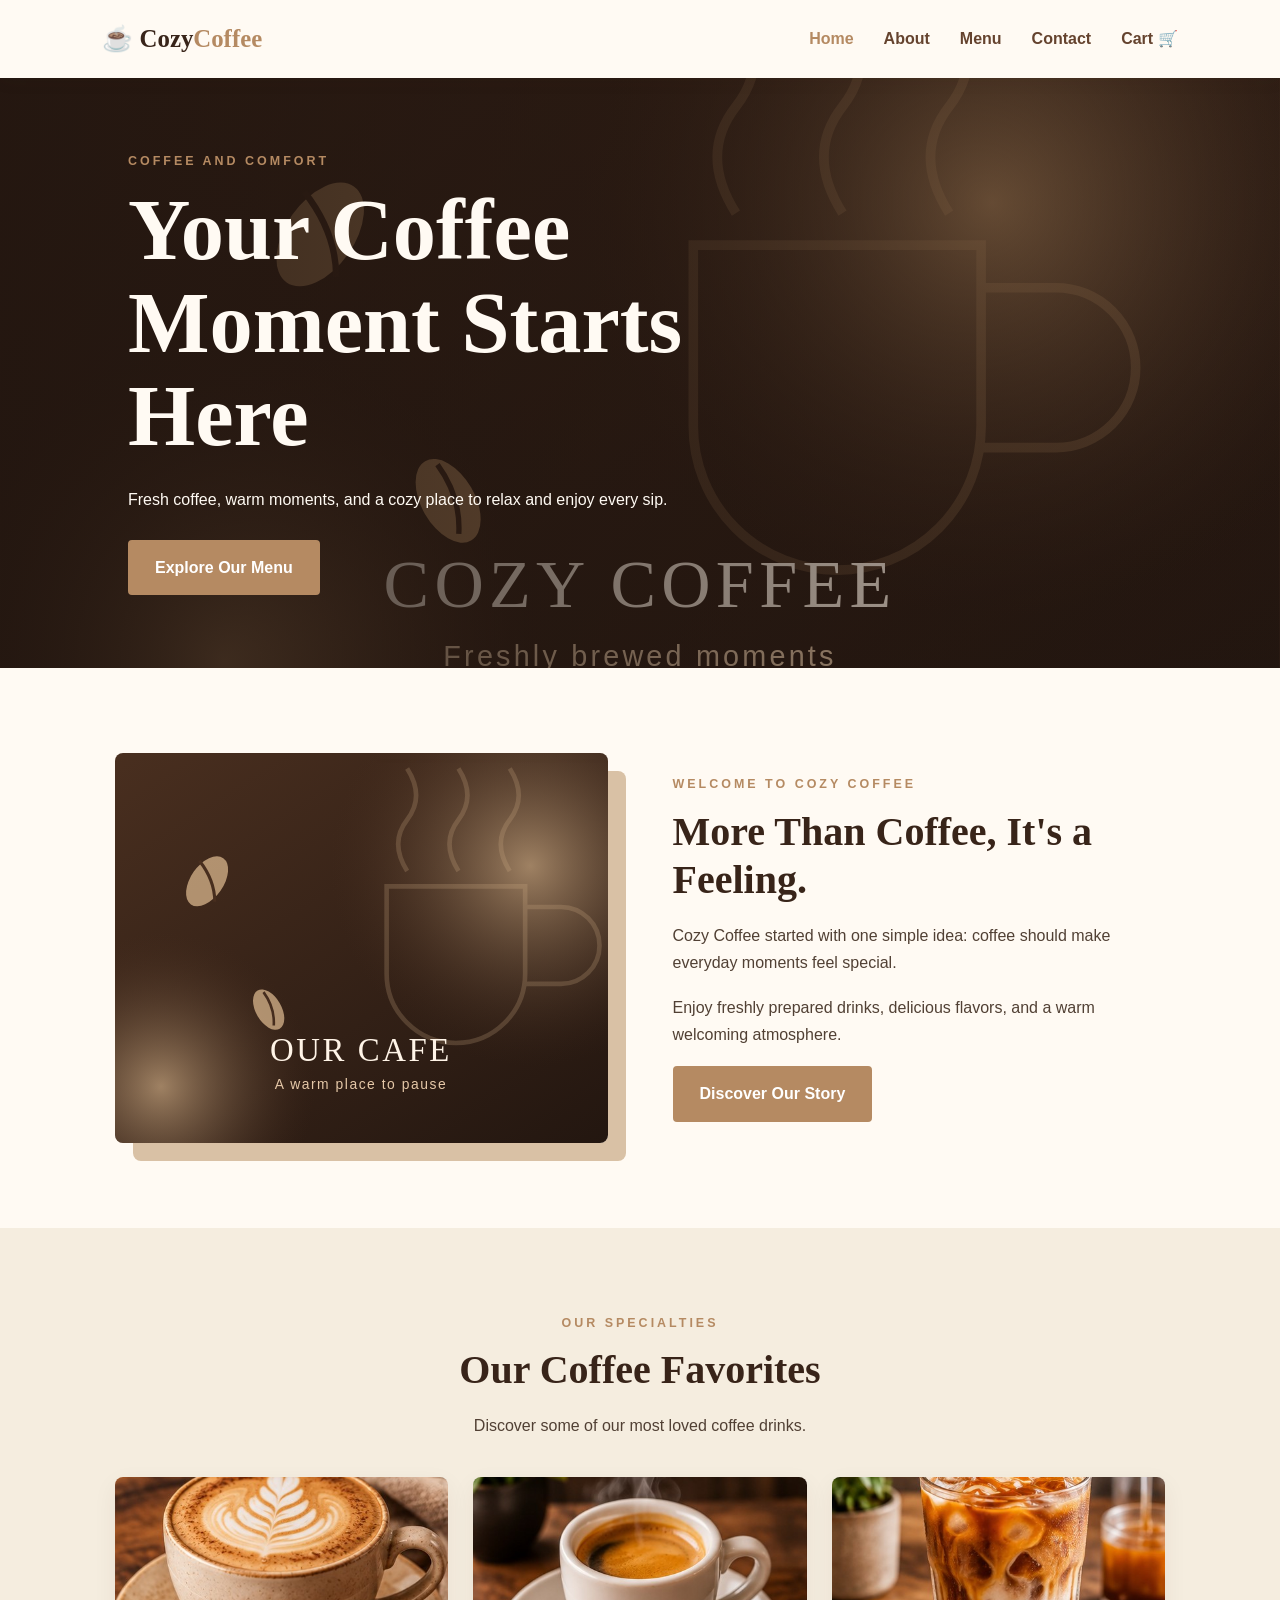
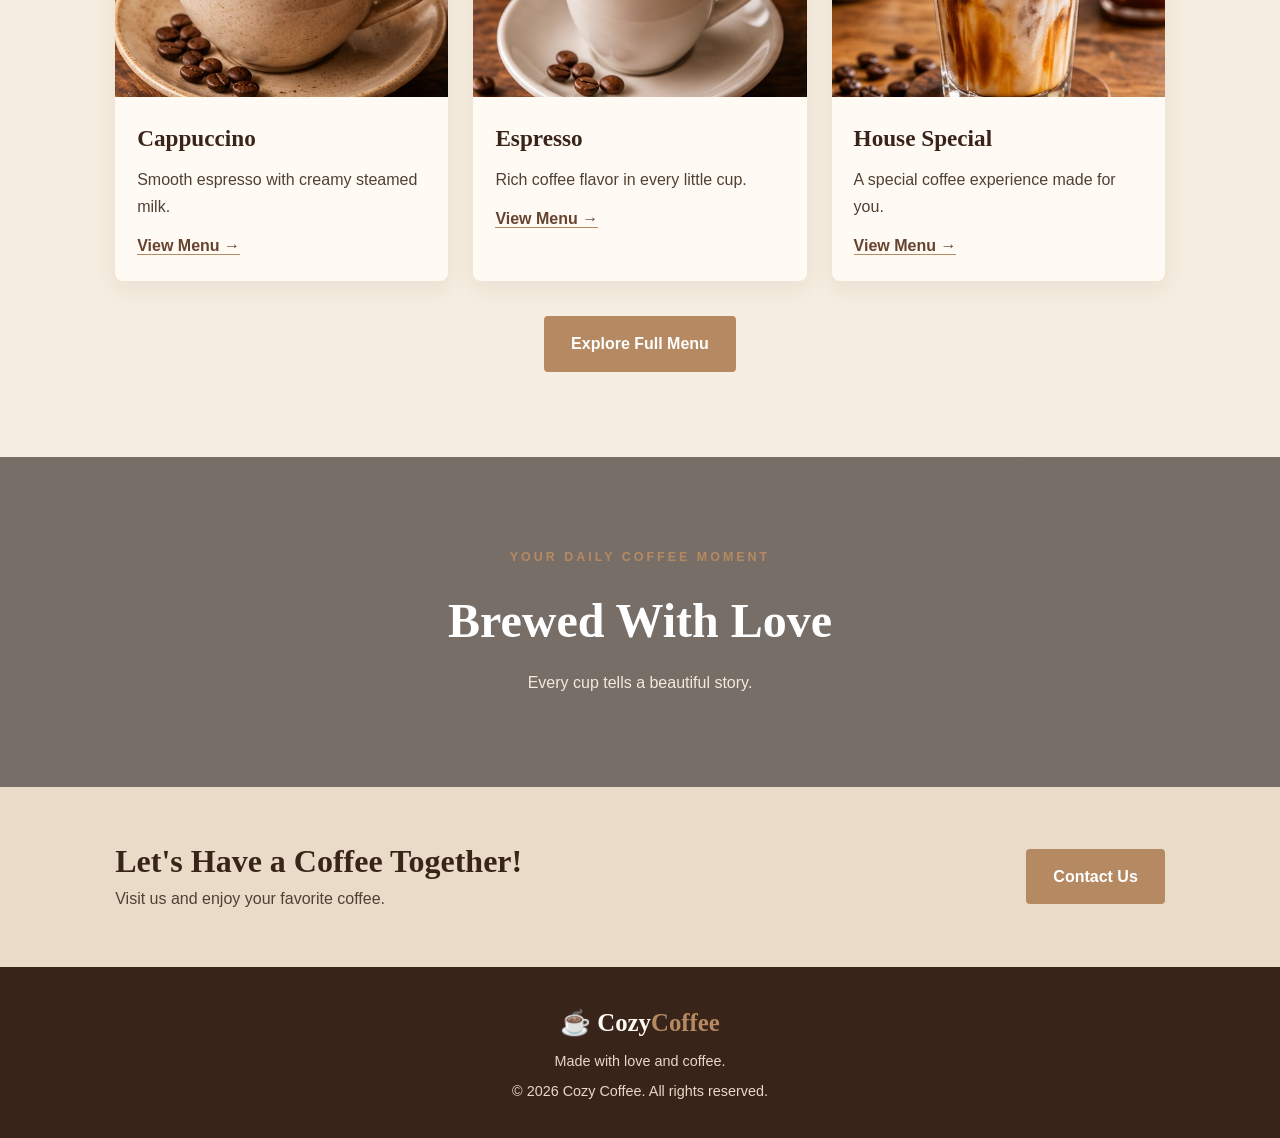
==== commit c1b047e0: "Fix website media paths and homepage video" ====
--- a/index.html
+++ b/index.html
@@ -43,9 +43,9 @@
             muted
             loop
             playsinline
-            poster="hero-coffee.jpg">
-
-            <source src="coffee-home.mp4" type="video/mp4">
+            poster="hero-coffee.svg">
+
+            <source src="Coffee-video%20mp4.mp4" type="video/mp4">
 
             Your browser does not support video.
 
@@ -79,7 +79,7 @@
 
         <div class="image-frame">
 
-            <img src="coffee-shop.jpg"
+            <img src="coffee-shop.svg"
                 alt="Cozy Coffee Shop">
 
         </div>
